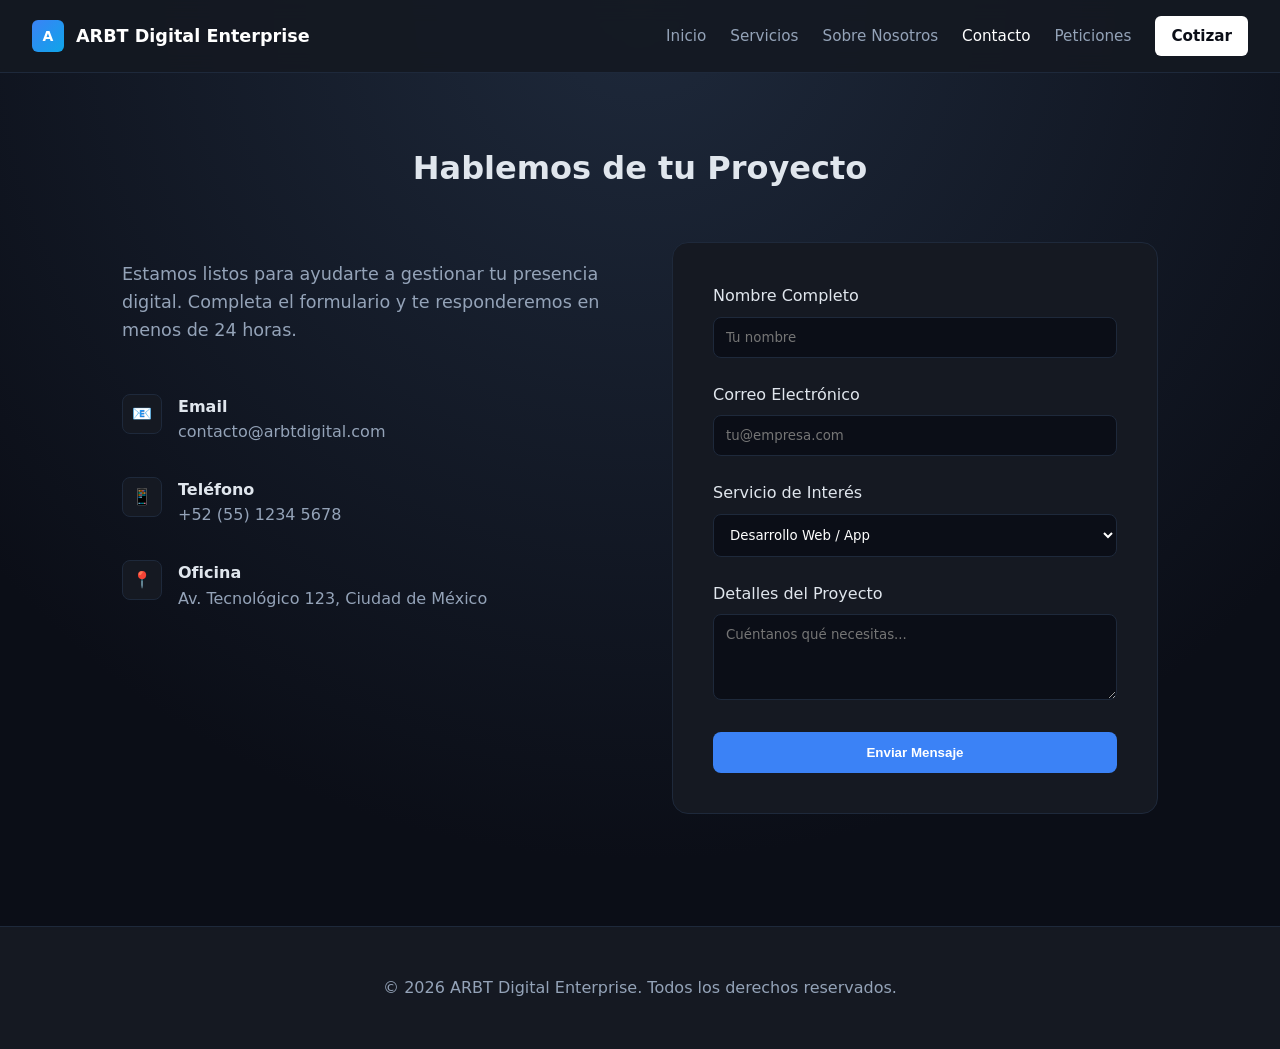
==== pages/contacto.html @ 07e858a8 "Primeros Cambios Ajuste de los archivos, generación de archivo "README.md" para más detalles de la p" ====
<!DOCTYPE html>
<html lang="es">
<head>
<meta charset="UTF-8">
<meta name="viewport" content="width=device-width, initial-scale=1.0">
<title>Contacto | ARBT Digital Enterprise</title>
<link rel="stylesheet" href="../css/main.css">
<link rel="stylesheet" href="../css/contacto.css">
</head>
<body>
<header class="header">
<a href="../index.html" class="logo">
<div class="logo-icon">A</div>
<span>ARBT Digital Enterprise</span>
</a>
<button class="menu-toggle" aria-label="Abrir menú">
<span></span>
<span></span>
<span></span>
</button>
<nav class="menu">
<a href="../index.html">Inicio</a>
<a href="servicios.html">Servicios</a>
<a href="sobre.html">Sobre Nosotros</a>
<a href="contacto.html">Contacto</a>
            <a href="peticiones.html">Peticiones</a>
            <a href="contacto.html" class="menu-cta">Cotizar</a>
</nav>
</header>

<main class="contenedor">
<h1 style="text-align: center; margin-bottom: 3rem;">Hablemos de tu Proyecto</h1>

<div class="contacto-layout">
<div class="contacto-info">
<p style="font-size: 1.1rem; color: var(--muted);">Estamos listos para ayudarte a gestionar tu presencia digital. Completa el formulario y te responderemos en menos de 24 horas.</p>
<div class="info-item">
<div class="info-icon">📧</div>
<div>
<strong>Email</strong>
<div style="color: var(--muted)">contacto@arbtdigital.com</div>
</div>
</div>
<div class="info-item">
<div class="info-icon">📱</div>
<div>
<strong>Teléfono</strong>
<div style="color: var(--muted)">+52 (55) 1234 5678</div>
</div>
</div>
<div class="info-item">
<div class="info-icon">📍</div>
<div>
<strong>Oficina</strong>
<div style="color: var(--muted)">Av. Tecnológico 123, Ciudad de México</div>
</div>
</div>
</div>

<div class="form-container">
<form id="form-contacto">
<div class="campo">
<label for="nombre">Nombre Completo</label>
<input type="text" id="nombre" name="nombre" required placeholder="Tu nombre">
</div>
<div class="campo">
<label for="email">Correo Electrónico</label>
<input type="email" id="email" name="email" required placeholder="tu@empresa.com">
</div>
<div class="campo">
<label for="servicio">Servicio de Interés</label>
<select id="servicio" name="servicio">
<option value="desarrollo">Desarrollo Web / App</option>
<option value="hosting">Hosting y Dominios</option>
<option value="servidores">Gestión de Servidores</option>
<option value="modificacion">Modificación de Sitio Existente</option>
<option value="otro">Otro</option>
</select>
</div>
<div class="campo">
<label for="mensaje">Detalles del Proyecto</label>
<textarea id="mensaje" name="mensaje" rows="4" required placeholder="Cuéntanos qué necesitas..."></textarea>
</div>
<button type="submit" class="boton" style="width: 100%">Enviar Mensaje</button>
</form>
<div id="estado" class="estado"></div>
</div>
</div>
</main>

<footer class="footer">
<p>&copy; 2026 ARBT Digital Enterprise. Todos los derechos reservados.</p>
</footer>

<script src="../js/main.js"></script>
<script src="../js/peticiones.js"></script>
<script src="../js/contacto.js"></script>
</body>
</html>
---- css/main.css ----
:root {
    --bg: #0b0e17;
    --surface: #151922;
    --text: #e0e6ed;
    --muted: #94a3b8;
    --primary: #3b82f6;
    --primary-dark: #2563eb;
    --accent: #0ea5e9;
    --border: #1e293b;
}

* { box-sizing: border-box; }

body {
    margin: 0;
    font-family: 'Inter', system-ui, sans-serif;
    background: var(--bg);
    color: var(--text);
    line-height: 1.6;
    background-image: radial-gradient(circle at 50% 0%, #1e293b 0%, transparent 70%);
}

.header {
    position: sticky;
    top: 0;
    z-index: 50;
    background: rgba(21, 25, 34, 0.9);
    backdrop-filter: blur(10px);
    border-bottom: 1px solid var(--border);
    padding: 1rem 2rem;
    display: flex;
    justify-content: space-between;
    align-items: center;
}

.logo {
    display: flex;
    align-items: center;
    gap: 0.75rem;
    font-weight: 700;
    font-size: 1.1rem;
    color: white;
    text-decoration: none;
    z-index: 51; /* Asegurar que el logo quede sobre el menú móvil */
}

.logo-icon {
    width: 32px;
    height: 32px;
    background: linear-gradient(135deg, var(--primary), var(--accent));
    border-radius: 6px;
    display: grid;
    place-items: center;
    color: white;
    font-size: 14px;
}

.menu {
    display: flex;
    gap: 1.5rem;
    align-items: center;
}

.menu a {
    color: var(--muted);
    text-decoration: none;
    font-size: 0.95rem;
    transition: color 0.2s;
}

.menu a:hover, .menu a.activo { color: white; }

.menu-cta {
    background: white;
    color: var(--bg) !important;
    padding: 0.5rem 1rem;
    border-radius: 6px;
    font-weight: 600;
}

/* Botón Hamburguesa (Oculto en escritorio) */
.menu-toggle {
    display: none;
    background: none;
    border: none;
    cursor: pointer;
    padding: 0;
    z-index: 51;
}

.menu-toggle span {
    display: block;
    width: 25px;
    height: 2px;
    background-color: white;
    margin: 5px 0;
    transition: all 0.3s;
}

/* Transformación a X */
.menu-toggle.open span:nth-child(1) { transform: rotate(45deg) translate(5px, 5px); }
.menu-toggle.open span:nth-child(2) { opacity: 0; }
.menu-toggle.open span:nth-child(3) { transform: rotate(-45deg) translate(5px, -5px); }


.contenedor {
    max-width: 1100px;
    margin: 0 auto;
    padding: 3rem 2rem;
}

.hero {
    display: grid;
    grid-template-columns: 1fr 1fr;
    gap: 4rem;
    align-items: center;
    margin-bottom: 4rem;
}

.hero h1 {
    font-size: 3.5rem;
    line-height: 1.1;
    margin-bottom: 1.5rem;
    background: linear-gradient(to right, white, var(--muted));
    -webkit-background-clip: text;
    background-clip: text;
    -webkit-text-fill-color: transparent;
}

.hero p {
    font-size: 1.1rem;
    color: var(--muted);
    margin-bottom: 2rem;
    max-width: 500px;
}

.botones { display: flex; gap: 1rem; }

.boton {
    display: inline-flex;
    align-items: center;
    justify-content: center;
    padding: 0.75rem 1.5rem;
    background: var(--primary);
    color: white;
    text-decoration: none;
    border-radius: 8px;
    font-weight: 600;
    transition: all 0.2s;
    border: 1px solid transparent;
}

.boton:hover { background: var(--primary-dark); transform: translateY(-2px); }

.boton.secundario {
    background: transparent;
    border-color: var(--border);
    color: var(--text);
}

.boton.secundario:hover { border-color: var(--muted); }

.hero-visual {
    position: relative;
    height: 400px;
    background: var(--surface);
    border-radius: 16px;
    border: 1px solid var(--border);
    overflow: hidden;
    display: grid;
    place-items: center;
}

.hero-visual::before {
    content: '';
    position: absolute;
    width: 150%;
    height: 150%;
    background: radial-gradient(circle, var(--primary) 0%, transparent 60%);
    opacity: 0.1;
    animation: spin 20s linear infinite;
}

@keyframes spin { from { transform: rotate(0deg); } to { transform: rotate(360deg); } }

.card-grid {
    display: grid;
    grid-template-columns: repeat(auto-fit, minmax(300px, 1fr));
    gap: 2rem;
}

.card {
    background: var(--surface);
    border: 1px solid var(--border);
    padding: 2rem;
    border-radius: 12px;
    transition: transform 0.2s, border-color 0.2s;
}

.card:hover { transform: translateY(-4px); border-color: var(--primary); }
.card h3 { margin-top: 0; color: white; }
.card p { color: var(--muted); margin-bottom: 0; }

.footer {
    border-top: 1px solid var(--border);
    padding: 2rem;
    text-align: center;
    color: var(--muted);
    margin-top: 4rem;
    background: var(--surface);
}

/* RESPONSIVE */
@media (max-width: 768px) {
    .menu-toggle {
        display: block; /* Mostrar botón hamburguesa */
    }

    .menu {
        position: fixed;
        top: 0;
        right: -100%; /* Oculto por defecto */
        width: 70%;
        height: 100vh;
        background: var(--surface);
        flex-direction: column;
        justify-content: center;
        padding: 2rem;
        box-shadow: -5px 0 15px rgba(0,0,0,0.5);
        transition: right 0.3s ease-in-out;
        z-index: 50;
    }

    .menu.active {
        right: 0; /* Mostrar menú */
    }

    .menu a {
        font-size: 1.2rem;
        margin: 1rem 0;
    }

    .hero {
        grid-template-columns: 1fr;
        text-align: center;
        gap: 2rem;
    }

    .hero h1 { font-size: 2.5rem; }
    .botones { justify-content: center; }
    .hero-visual { height: 300px; }
}
---- css/contacto.css ----
.contacto-layout {
display: grid;
grid-template-columns: 1fr 1fr;
gap: 4rem;
align-items: start;
}
.contacto-info {
display: grid;
gap: 2rem;
}
.info-item {
display: flex;
gap: 1rem;
align-items: flex-start;
}
.info-icon {
width: 40px;
height: 40px;
background: var(--surface);
border: 1px solid var(--border);
border-radius: 8px;
display: grid;
place-items: center;
color: var(--primary);
flex-shrink: 0;
}
.form-container {
background: var(--surface);
padding: 2.5rem;
border-radius: 16px;
border: 1px solid var(--border);
}
.campo {
margin-bottom: 1.5rem;
}
.campo label {
display: block;
margin-bottom: 0.5rem;
color: var(--text);
font-weight: 500;
}
.campo input, .campo select, .campo textarea {
width: 100%;
background: var(--bg);
border: 1px solid var(--border);
color: white;
padding: 0.75rem;
border-radius: 8px;
font-family: inherit;
transition: border-color 0.2s;
}
.campo input:focus, .campo select:focus, .campo textarea:focus {
outline: none;
border-color: var(--primary);
}
.estado {
margin-top: 1rem;
padding: 1rem;
border-radius: 8px;
display: none;
}
.estado.exito { display: block; background: rgba(16, 185, 129, 0.1); color: #10b981; }
.estado.error { display: block; background: rgba(239, 68, 68, 0.1); color: #ef4444; }
@media (max-width: 768px) {
.contacto-layout { grid-template-columns: 1fr; gap: 2rem; }
}
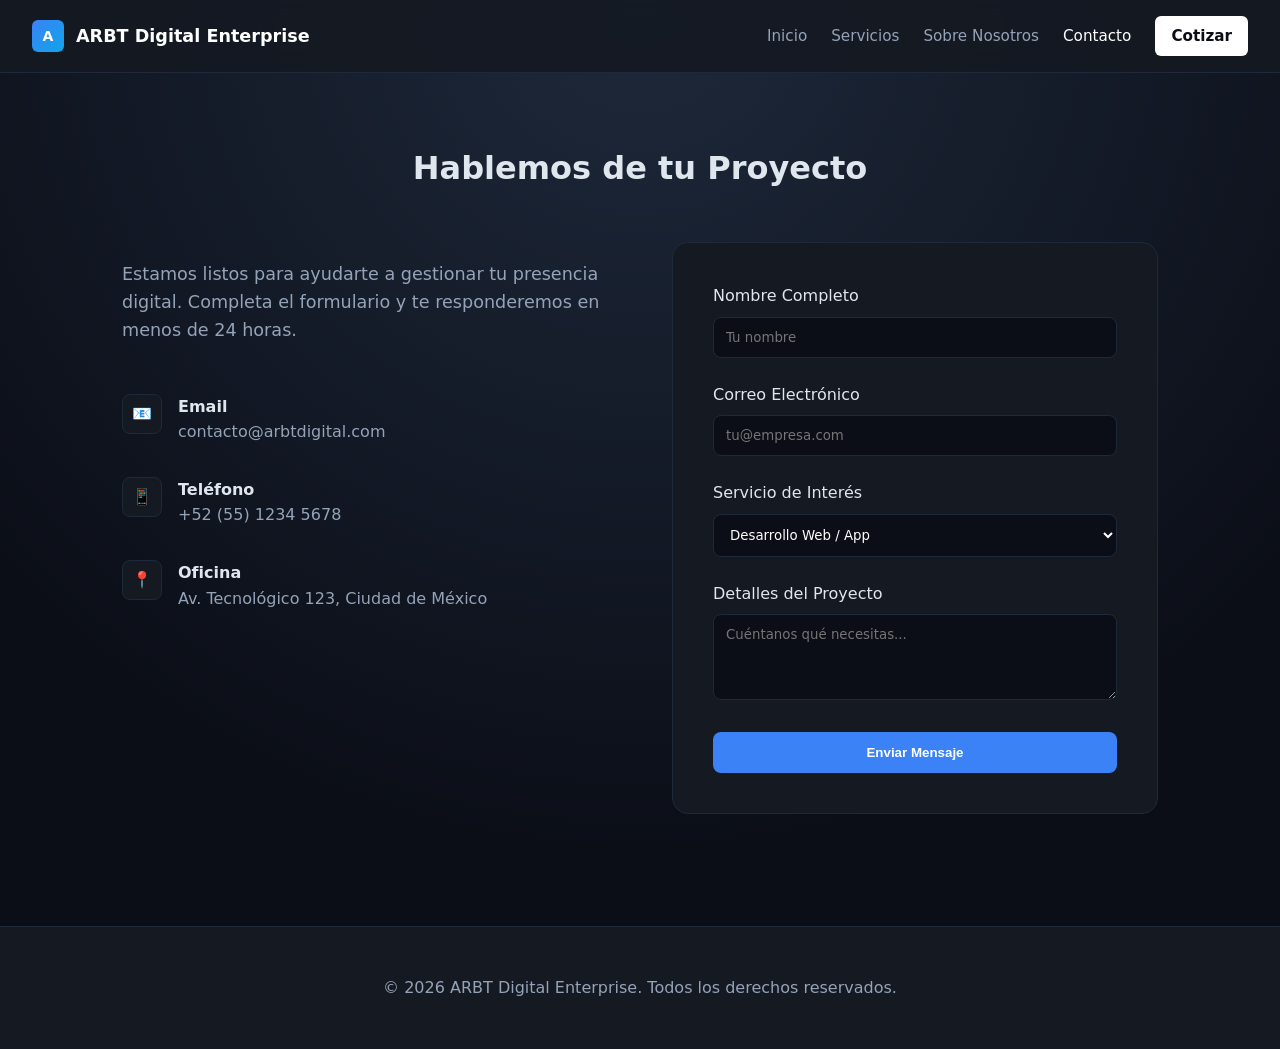
==== commit 11a99815: "Cambios para Backend Se añadió el acceso para el admin panel, se deshabilitó temporalmente el formul" ====
--- a/pages/contacto.html
+++ b/pages/contacto.html
@@ -22,8 +22,7 @@
 <a href="../index.html">Inicio</a>
 <a href="servicios.html">Servicios</a>
 <a href="sobre.html">Sobre Nosotros</a>
-<a href="contacto.html">Contacto</a>
-            <a href="peticiones.html">Peticiones</a>
+<a href="contacto.html" class="activo">Contacto</a>
             <a href="contacto.html" class="menu-cta">Cotizar</a>
 </nav>
 </header>
